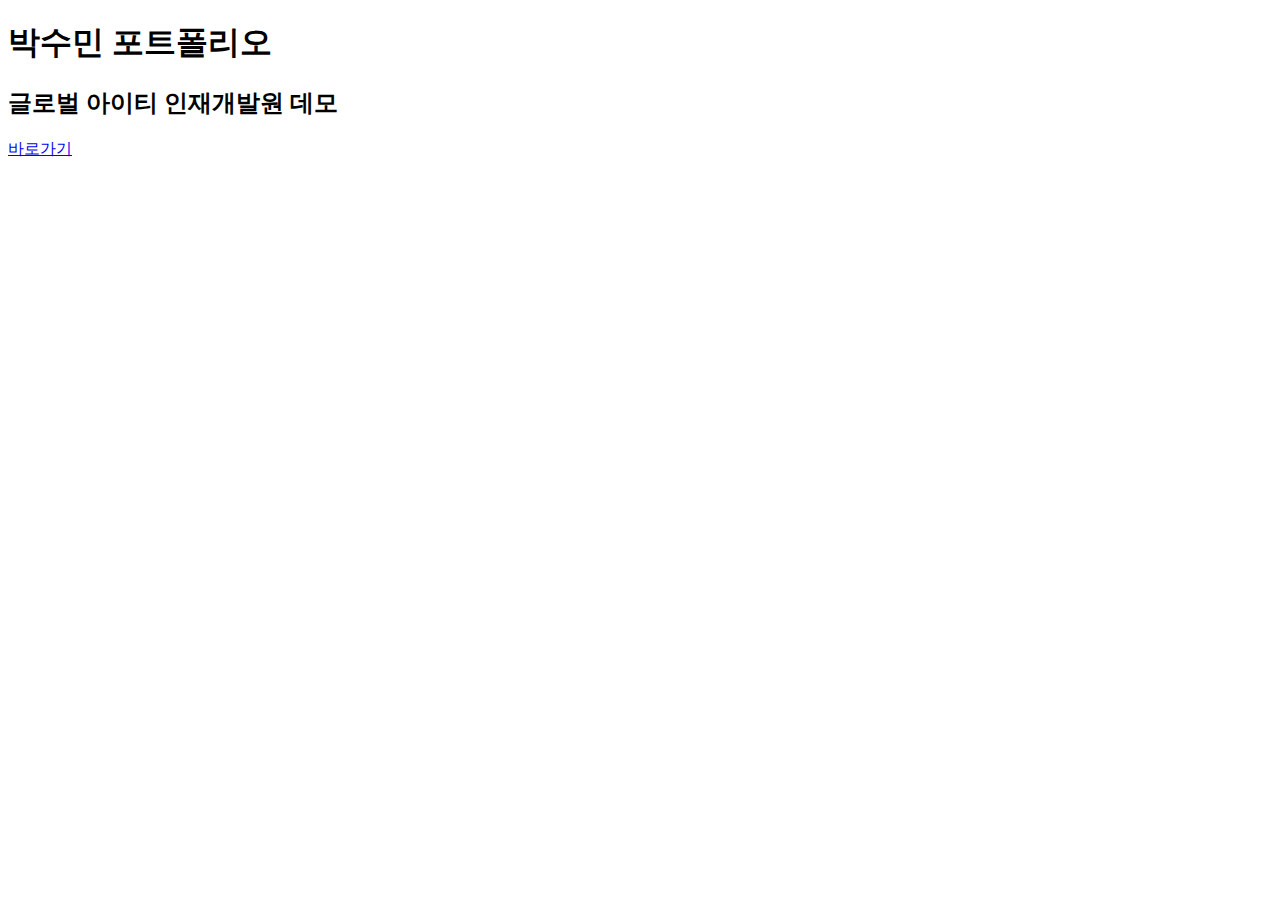
==== index.html @ a7e55e07 "Add files via upload" ====
<!DOCTYPE html>
<html lang="ko">
<head>
    <meta charset="UTF-8">
    <meta name="viewport" content="width=device-width, initial-scale=1.0">
    <title>Document</title>
</head>
<body>
    <h1>박수민 포트폴리오</h1>
    <h2>글로벌 아이티 인재개발원 데모</h2>
    <a href="https://pkms5.github.io/portfolio/company/" target="_blank">바로가기</a>
</body>
</html>
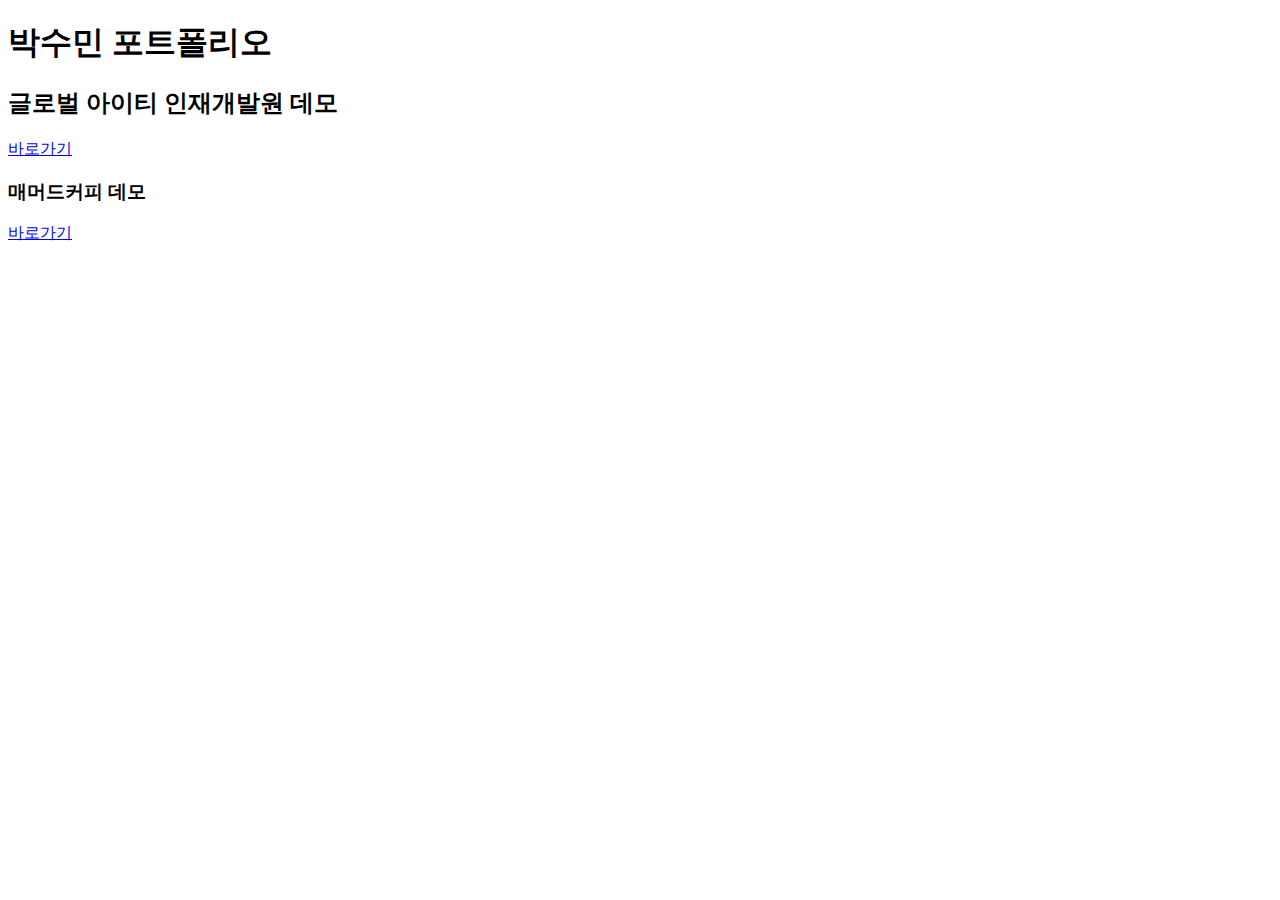
==== commit f578953a: "Add files via upload" ====
--- a/index.html
+++ b/index.html
@@ -9,5 +9,7 @@
     <h1>박수민 포트폴리오</h1>
     <h2>글로벌 아이티 인재개발원 데모</h2>
     <a href="https://pkms5.github.io/portfolio/company/" target="_blank">바로가기</a>
+    <h3>매머드커피 데모</h3>
+    <a href="https://pkms5.github.io/portfolio/mammoth/" target="_blank">바로가기</a>
 </body>
 </html>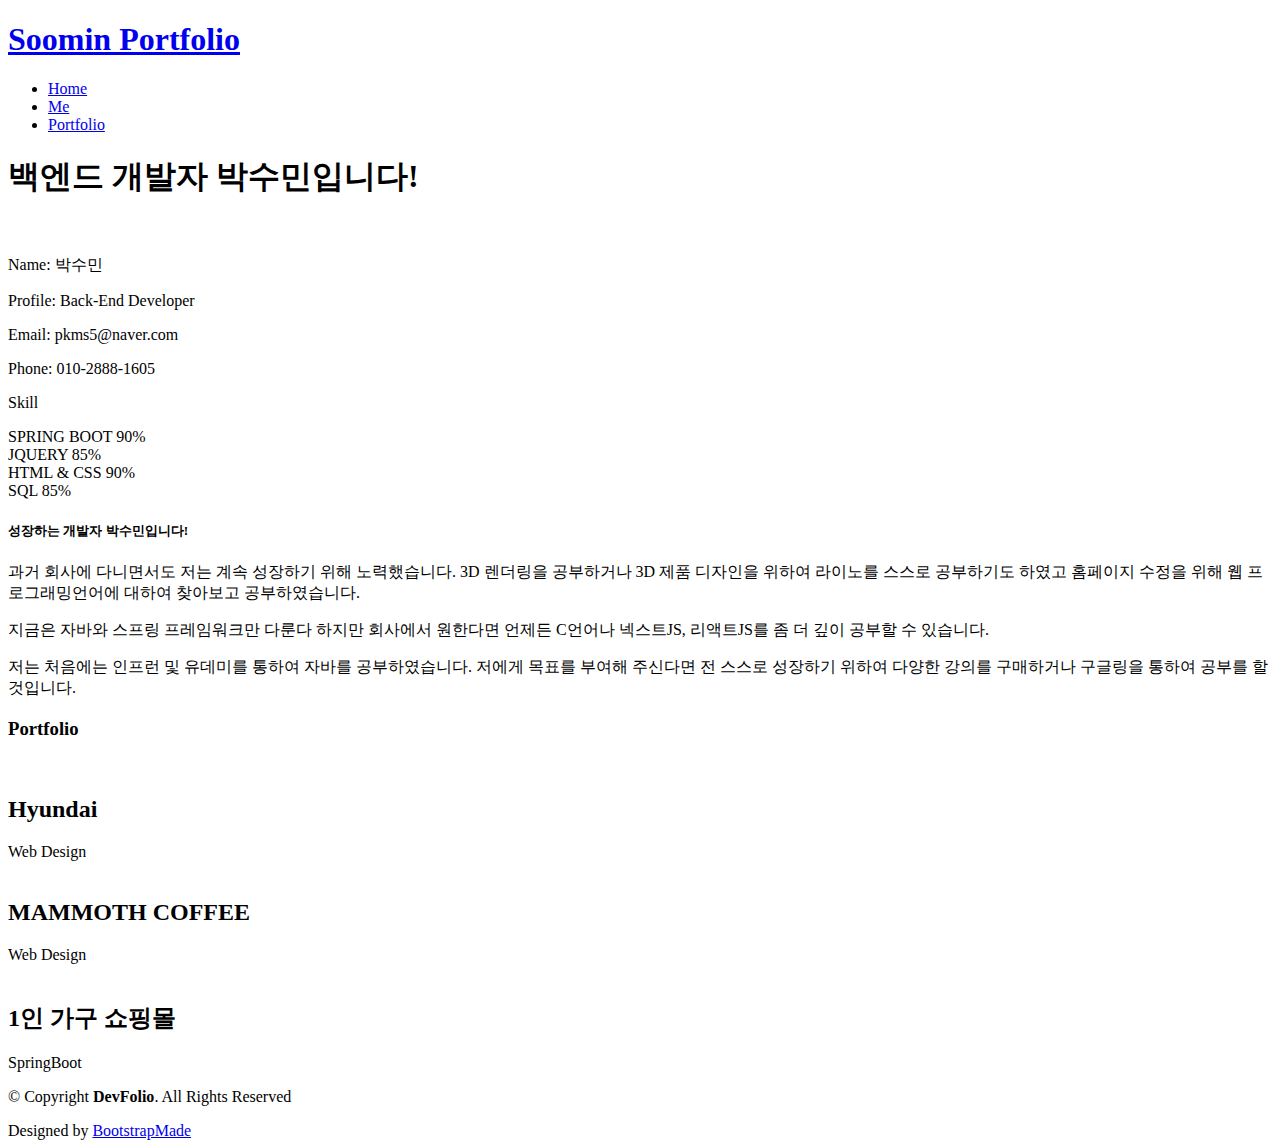
==== commit 4063898a: "Add files via upload" ====
--- a/index.html
+++ b/index.html
@@ -1,15 +1,300 @@
 <!DOCTYPE html>
-<html lang="ko">
+<html lang="en">
+
 <head>
-    <meta charset="UTF-8">
-    <meta name="viewport" content="width=device-width, initial-scale=1.0">
-    <title>Document</title>
+  <meta charset="utf-8">
+  <meta content="width=device-width, initial-scale=1.0" name="viewport">
+
+  <title>Park Soomin Portfolio</title>
+  <meta content="" name="description">
+  <meta content="" name="keywords">
+
+  <!-- Favicons -->
+  <link href="assets/img/favicon.png" rel="icon">
+  <link href="assets/img/apple-touch-icon.png" rel="apple-touch-icon">
+
+  <!-- Vendor CSS Files -->
+  <link href="assets/vendor/bootstrap/css/bootstrap.min.css" rel="stylesheet">
+  <link href="assets/vendor/bootstrap-icons/bootstrap-icons.css" rel="stylesheet">
+  <link href="assets/vendor/glightbox/css/glightbox.min.css" rel="stylesheet">
+  <link href="assets/vendor/swiper/swiper-bundle.min.css" rel="stylesheet">
+
+  <!-- Template Main CSS File -->
+  <link href="assets/css/style.css" rel="stylesheet">
+
+  <!-- =======================================================
+  * Template Name: DevFolio
+  * Template URL: https://bootstrapmade.com/devfolio-bootstrap-portfolio-html-template/
+  * Updated: Mar 17 2024 with Bootstrap v5.3.3
+  * Author: BootstrapMade.com
+  * License: https://bootstrapmade.com/license/
+  ======================================================== -->
 </head>
+
 <body>
-    <h1>박수민 포트폴리오</h1>
-    <h2>글로벌 아이티 인재개발원 데모</h2>
-    <a href="https://pkms5.github.io/portfolio/company/" target="_blank">바로가기</a>
-    <h3>매머드커피 데모</h3>
-    <a href="https://pkms5.github.io/portfolio/mammoth/" target="_blank">바로가기</a>
+
+  <!-- ======= Header ======= -->
+  <header id="header" class="fixed-top">
+    <div class="container d-flex align-items-center justify-content-between">
+
+      <h1 class="logo"><a href="index.html">Soomin Portfolio</a></h1>
+      <!-- Uncomment below if you prefer to use an image logo -->
+      <!-- <a href="index.html" class="logo"><img src="assets/img/logo.png" alt="" class="img-fluid"></a>-->
+
+      <nav id="navbar" class="navbar">
+        <ul>
+          <li><a class="nav-link scrollto active" href="#hero">Home</a></li>
+          <li><a class="nav-link scrollto" href="#about">Me</a></li>
+          <li><a class="nav-link scrollto " href="#work">Portfolio</a></li>
+          <!-- <li><a class="nav-link scrollto " href="#blog">Git Hub</a></li> -->
+        </ul>
+        <i class="bi bi-list mobile-nav-toggle"></i>
+      </nav><!-- .navbar -->
+
+    </div>
+  </header><!-- End Header -->
+
+  <!-- ======= Hero Section ======= -->
+  <div id="hero" class="hero route bg-image" style="background-image: url(assets/img/background_img.jpg)">
+    <div class="overlay-itro"></div>
+    <div class="hero-content display-table">
+      <div class="table-cell">
+        <div class="container">
+          <!--<p class="display-6 color-d">Hello, world!</p>-->
+          <h1 class="hero-title mb-4">백엔드 개발자 박수민입니다!</h1>
+          <p class="hero-subtitle"><span class="typed" data-typed-items="Back-End Developer SooMin Park"></span></p>
+          <!-- <p class="pt-3"><a class="btn btn-primary btn js-scroll px-4" href="#about" role="button">Learn More</a></p> -->
+        </div>
+      </div>
+    </div>
+  </div><!-- End Hero Section -->
+
+  <main id="main">
+
+    <!-- ======= About Section ======= -->
+    <section id="about" class="about-mf sect-pt4 route">
+      <div class="container">
+        <div class="row">
+          <div class="col-sm-12">
+            <div class="box-shadow-full">
+              <div class="row">
+                <div class="col-md-6">
+                  <div class="row">
+                    <div class="col-sm-6 col-md-5">
+                      <div class="about-img">
+                        <img src="assets/img/soomin.jpg" class="img-fluid rounded b-shadow-a" alt="">
+                      </div>
+                    </div>
+                    <div class="col-sm-6 col-md-7">
+                      <div class="about-info">
+                        <p><span class="title-s">Name: </span> <span>박수민</span></p>
+                        <p><span class="title-s">Profile: </span> <span>Back-End Developer</span></p>
+                        <p><span class="title-s">Email: </span> <span>pkms5@naver.com</span></p>
+                        <p><span class="title-s">Phone: </span> <span>010-2888-1605</span></p>
+                      </div>
+                    </div>
+                  </div>
+                  <div class="skill-mf">
+                    <p class="title-s">Skill</p>
+                    <span>SPRING BOOT</span> <span class="pull-right">90%</span>
+                    <div class="progress">
+                      <div class="progress-bar" role="progressbar" style="width: 90%" aria-valuenow="75" aria-valuemin="0" aria-valuemax="100"></div>
+                    </div>
+                    <span>JQUERY</span> <span class="pull-right">85%</span>
+                    <div class="progress">
+                      <div class="progress-bar" role="progressbar" style="width: 85%;" aria-valuenow="85" aria-valuemin="0" aria-valuemax="100"></div>
+                    </div>
+                    <span>HTML & CSS</span> <span class="pull-right">90%</span>
+                    <div class="progress">
+                      <div class="progress-bar" role="progressbar" style="width: 90%" aria-valuenow="50" aria-valuemin="0" aria-valuemax="100"></div>
+                    </div>
+                    <span>SQL</span> <span class="pull-right">85%</span>
+                    <div class="progress">
+                      <div class="progress-bar" role="progressbar" style="width: 85%" aria-valuenow="90" aria-valuemin="0" aria-valuemax="100"></div>
+                    </div>
+                  </div>
+                </div>
+                <div class="col-md-6">
+                  <div class="about-me pt-4 pt-md-0">
+                    <div class="title-box-2">
+                      <h5 class="title-left">
+                        성장하는 개발자 박수민입니다!
+                      </h5>
+                    </div>
+                    <p class="lead">
+                      과거 회사에 다니면서도 저는 계속 성장하기 위해 노력했습니다. 3D 렌더링을 공부하거나 3D 제품 디자인을 위하여 라이노를 스스로 공부하기도 하였고 홈페이지 수정을 위해 웹 프로그래밍언어에 대하여 찾아보고 공부하였습니다.
+                    </p>
+                    <p class="lead">
+                      지금은 자바와 스프링 프레임워크만 다룬다 하지만 회사에서 원한다면 언제든 C언어나 넥스트JS, 리액트JS를 좀 더 깊이 공부할 수 있습니다.
+                    </p>
+                    <p class="lead">
+                      저는 처음에는 인프런 및 유데미를 통하여 자바를 공부하였습니다. 저에게 목표를 부여해 주신다면 전 스스로 성장하기 위하여 다양한 강의를 구매하거나 구글링을 통하여 공부를 할 것입니다.
+                    </p>
+                  </div>
+                </div>
+              </div>
+            </div>
+          </div>
+        </div>
+      </div>
+    </section><!-- End About Section -->
+
+
+   
+
+    <!-- ======= Portfolio Section ======= -->
+    <section id="work" class="portfolio-mf sect-pt4 route">
+      <div class="container">
+        <div class="row">
+          <div class="col-sm-12">
+            <div class="title-box text-center">
+              <h3 class="title-a">
+                Portfolio
+              </h3>
+              <div class="line-mf"></div>
+            </div>
+          </div>
+        </div>
+        <div class="row">
+          <div class="col-md-4">
+            <div class="work-box">
+              <a href="assets/img/hyundai.jpg" data-gallery="portfolioGallery" class="portfolio-lightbox">
+                <div class="work-img">
+                  <img src="assets/img/hyundai.jpg" alt="" class="img-fluid">
+                </div>
+              </a>
+              <div class="work-content">
+                <div class="row">
+                  <div class="col-sm-8">
+                    <h2 class="w-title">Hyundai</h2>
+                    <div class="w-more">
+                      <span class="w-ctegory">Web Design</span>
+                    </div>
+                  </div>
+                  <div class="col-sm-4">
+                    <div class="w-like">
+                      <a href="https://pkms5.github.io/portfolio/hyundai/"> <span class="bi bi-plus-circle"></span></a>
+                    </div>
+                  </div>
+                </div>
+              </div>
+            </div>
+          </div>
+          <div class="col-md-4">
+            <div class="work-box">
+              <a href="assets/img/MAMMOTH.jpg" data-gallery="portfolioGallery" class="portfolio-lightbox">
+                <div class="work-img">
+                  <img src="assets/img/MAMMOTH.jpg" alt="" class="img-fluid">
+                </div>
+              </a>
+              <div class="work-content">
+                <div class="row">
+                  <div class="col-sm-8">
+                    <h2 class="w-title">MAMMOTH COFFEE</h2>
+                    <div class="w-more">
+                      <span class="w-ctegory">Web Design</span>
+                    </div>
+                  </div>
+                  <div class="col-sm-4">
+                    <div class="w-like">
+                      <a href="https://pkms5.github.io/portfolio/MAMMOTH_COFFEE/"> <span class="bi bi-plus-circle"></span></a>
+                    </div>
+                  </div>
+                </div>
+              </div>
+            </div>
+          </div>
+          <div class="col-md-4">
+            <div class="work-box">
+              <a href="assets/img/banggoodbangend.jpg" data-gallery="portfolioGallery" class="portfolio-lightbox">
+                <div class="work-img">
+                  <img src="assets/img/banggoodbangend.jpg" alt="" class="img-fluid">
+                </div>
+              </a>
+              <div class="work-content">
+                <div class="row">
+                  <div class="col-sm-8">
+                    <h2 class="w-title">1인 가구 쇼핑몰</h2>
+                    <div class="w-more">
+                      <span class="w-ctegory">SpringBoot</span>
+                    </div>
+                  </div>
+                  <div class="col-sm-4">
+                    <div class="w-like">
+                      <a href="portfolio-details.html"> <span class="bi bi-plus-circle"></span></a>
+                    </div>
+                  </div>
+                </div>
+              </div>
+            </div>
+          </div>
+        </div>
+      </div>
+    </section><!-- End Portfolio Section -->
+
+    
+    <!-- ======= Blog Section ======= -->
+    <!-- <section id="blog" class="blog-mf sect-pt4 route">
+      <div class="container">
+        <div class="row">
+          <div class="col-sm-12">
+            <div class="title-box text-center">
+              <h3 class="title-a">
+                Git Hub
+              </h3>
+              <div class="line-mf"></div>
+            </div>
+          </div>
+        </div>
+        <div class="row">
+          <div class="col-md-12">
+            <div style="height: 300px; background-color: #333; margin-bottom: 100px;">
+                <a style="width: 100%; height: 100%;"><img src="assets/img/" /></a>
+            </div>
+          </div>
+        </div>
+      </div>
+    </section> -->
+    <!-- End Blog Section -->
+
+  </main><!-- End #main -->
+
+  <!-- ======= Footer ======= -->
+  <footer>
+    <div class="container">
+      <div class="row">
+        <div class="col-sm-12">
+          <div class="copyright-box">
+            <p class="copyright">&copy; Copyright <strong>DevFolio</strong>. All Rights Reserved</p>
+            <div class="credits">
+              <!--
+              All the links in the footer should remain intact.
+              You can delete the links only if you purchased the pro version.
+              Licensing information: https://bootstrapmade.com/license/
+              Purchase the pro version with working PHP/AJAX contact form: https://bootstrapmade.com/buy/?theme=DevFolio
+            -->
+              Designed by <a href="https://bootstrapmade.com/">BootstrapMade</a>
+            </div>
+          </div>
+        </div>
+      </div>
+    </div>
+  </footer><!-- End  Footer -->
+
+  <div id="preloader"></div>
+  <a href="#" class="back-to-top d-flex align-items-center justify-content-center"><i class="bi bi-arrow-up-short"></i></a>
+
+  <!-- Vendor JS Files -->
+  <script src="assets/vendor/purecounter/purecounter_vanilla.js"></script>
+  <script src="assets/vendor/bootstrap/js/bootstrap.bundle.min.js"></script>
+  <script src="assets/vendor/glightbox/js/glightbox.min.js"></script>
+  <script src="assets/vendor/swiper/swiper-bundle.min.js"></script>
+  <script src="assets/vendor/typed.js/typed.umd.js"></script>
+  <script src="assets/vendor/php-email-form/validate.js"></script>
+
+  <!-- Template Main JS File -->
+  <script src="assets/js/main.js"></script>
+
 </body>
+
 </html>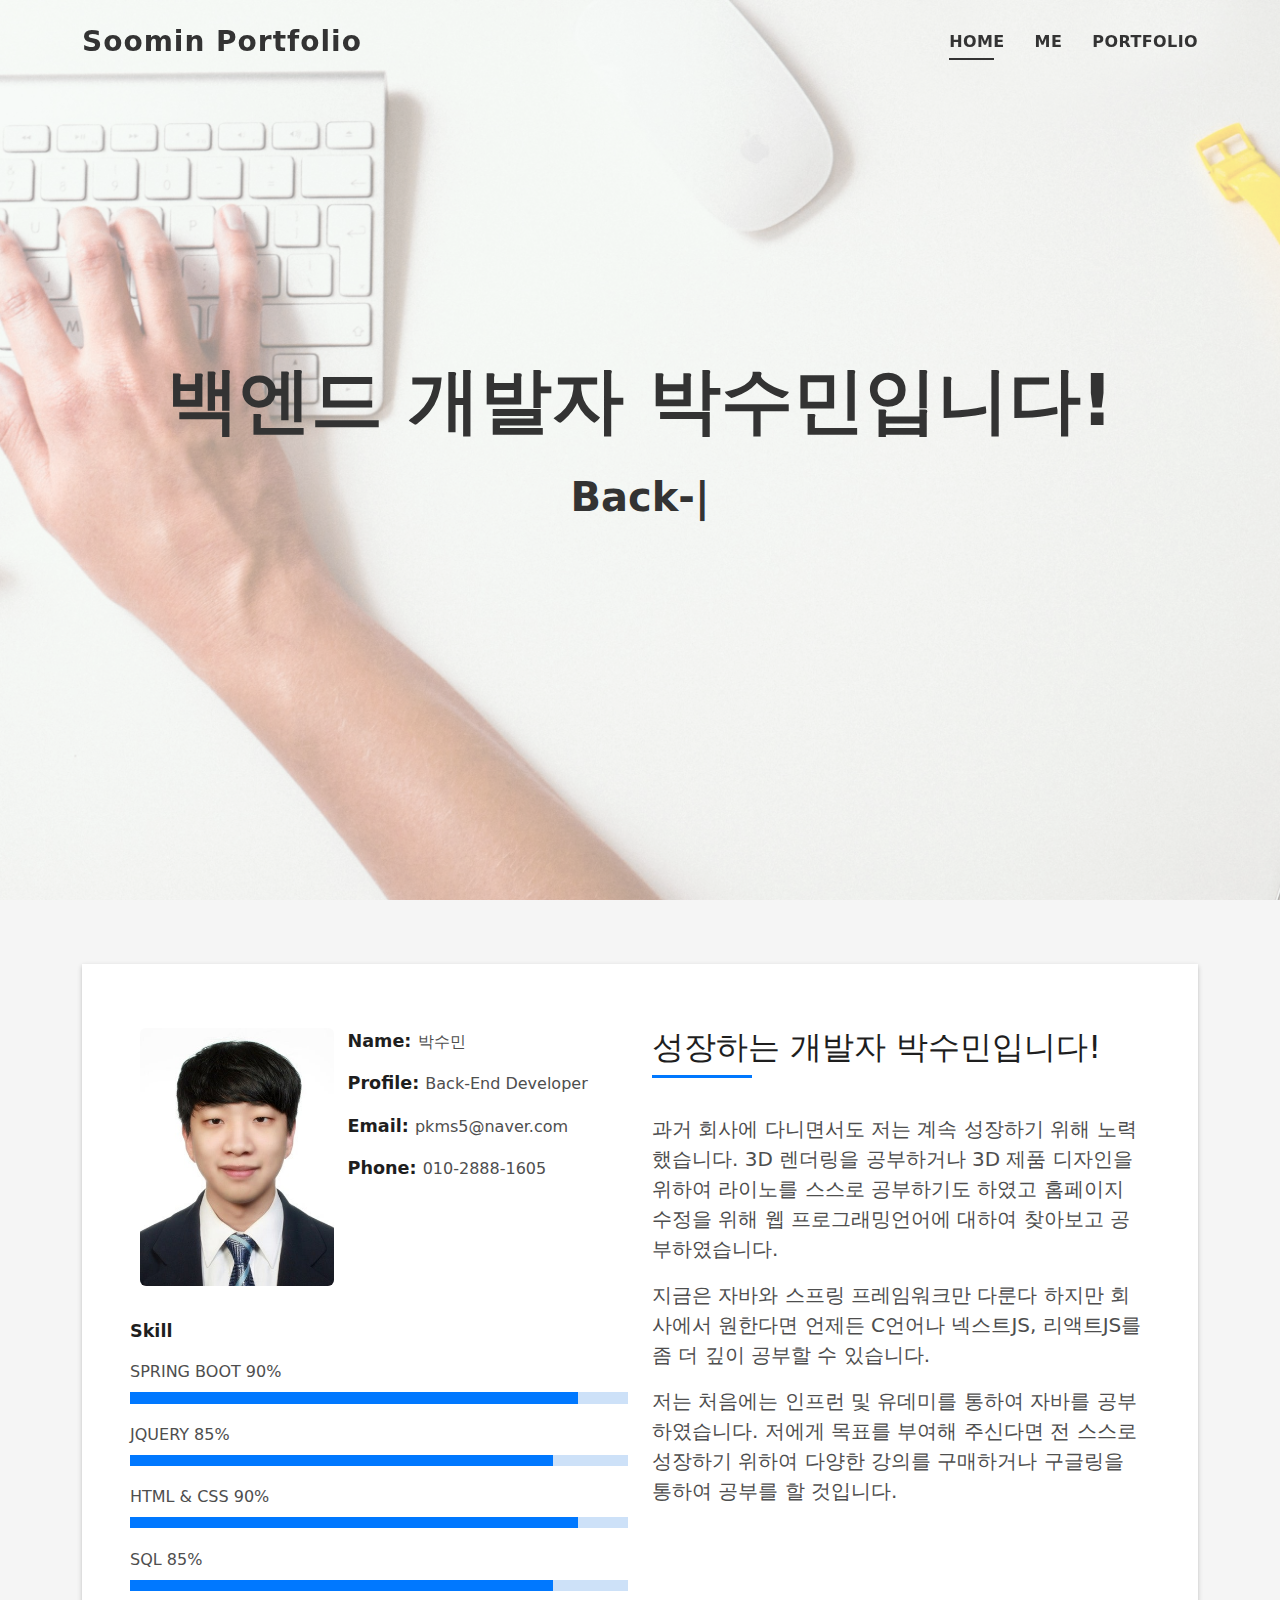
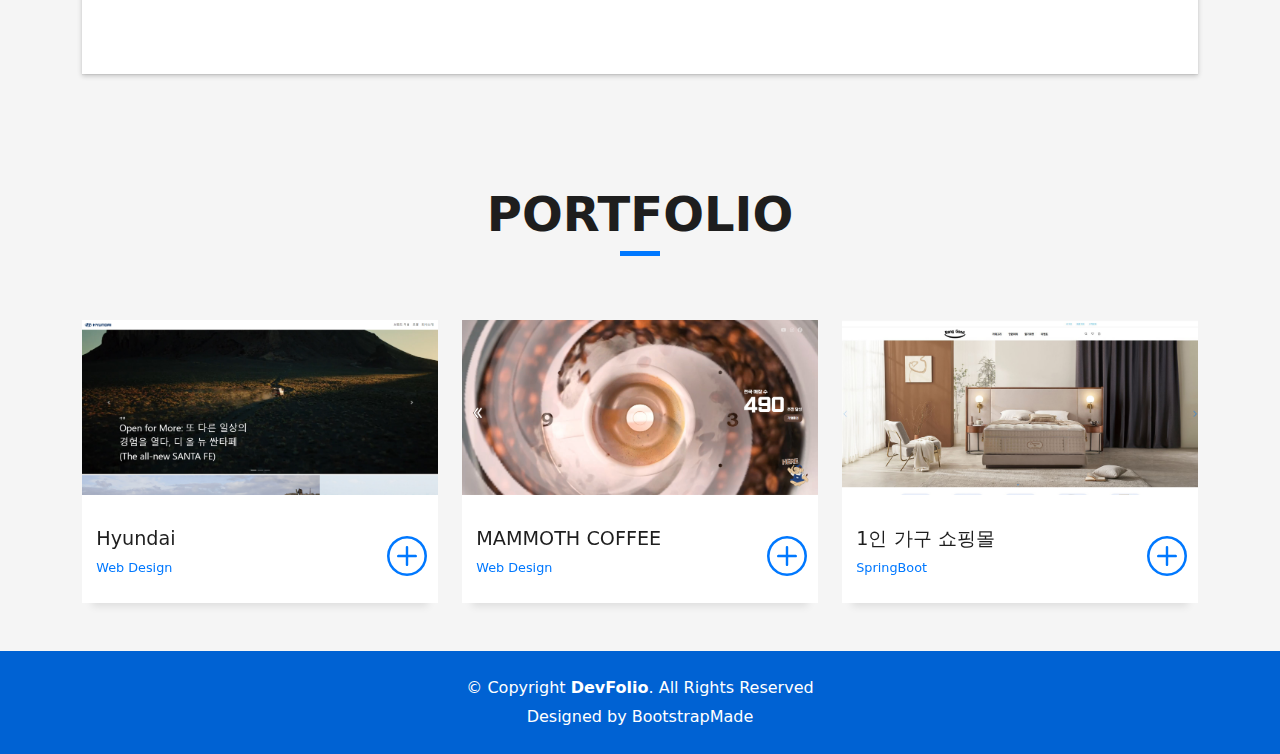
==== commit dfd2ddbb: "Add files via upload" ====
--- a/index.html
+++ b/index.html
@@ -10,17 +10,17 @@
   <meta content="" name="keywords">
 
   <!-- Favicons -->
-  <link href="assets/img/favicon.png" rel="icon">
-  <link href="assets/img/apple-touch-icon.png" rel="apple-touch-icon">
+  <link href="img/favicon.png" rel="icon">
+  <link href="img/apple-touch-icon.png" rel="apple-touch-icon">
 
   <!-- Vendor CSS Files -->
-  <link href="assets/vendor/bootstrap/css/bootstrap.min.css" rel="stylesheet">
-  <link href="assets/vendor/bootstrap-icons/bootstrap-icons.css" rel="stylesheet">
-  <link href="assets/vendor/glightbox/css/glightbox.min.css" rel="stylesheet">
-  <link href="assets/vendor/swiper/swiper-bundle.min.css" rel="stylesheet">
+  <link href="vendor/bootstrap/css/bootstrap.min.css" rel="stylesheet">
+  <link href="vendor/bootstrap-icons/bootstrap-icons.css" rel="stylesheet">
+  <link href="vendor/glightbox/css/glightbox.min.css" rel="stylesheet">
+  <link href="vendor/swiper/swiper-bundle.min.css" rel="stylesheet">
 
   <!-- Template Main CSS File -->
-  <link href="assets/css/style.css" rel="stylesheet">
+  <link href="css/style.css" rel="stylesheet">
 
   <!-- =======================================================
   * Template Name: DevFolio
@@ -39,7 +39,7 @@
 
       <h1 class="logo"><a href="index.html">Soomin Portfolio</a></h1>
       <!-- Uncomment below if you prefer to use an image logo -->
-      <!-- <a href="index.html" class="logo"><img src="assets/img/logo.png" alt="" class="img-fluid"></a>-->
+      <!-- <a href="index.html" class="logo"><img src="img/logo.png" alt="" class="img-fluid"></a>-->
 
       <nav id="navbar" class="navbar">
         <ul>
@@ -55,7 +55,7 @@
   </header><!-- End Header -->
 
   <!-- ======= Hero Section ======= -->
-  <div id="hero" class="hero route bg-image" style="background-image: url(assets/img/background_img.jpg)">
+  <div id="hero" class="hero route bg-image" style="background-image: url(img/background_img.jpg)">
     <div class="overlay-itro"></div>
     <div class="hero-content display-table">
       <div class="table-cell">
@@ -82,7 +82,7 @@
                   <div class="row">
                     <div class="col-sm-6 col-md-5">
                       <div class="about-img">
-                        <img src="assets/img/soomin.jpg" class="img-fluid rounded b-shadow-a" alt="">
+                        <img src="img/soomin.jpg" class="img-fluid rounded b-shadow-a" alt="">
                       </div>
                     </div>
                     <div class="col-sm-6 col-md-7">
@@ -158,9 +158,9 @@
         <div class="row">
           <div class="col-md-4">
             <div class="work-box">
-              <a href="assets/img/hyundai.jpg" data-gallery="portfolioGallery" class="portfolio-lightbox">
+              <a href="img/hyundai.jpg" data-gallery="portfolioGallery" class="portfolio-lightbox">
                 <div class="work-img">
-                  <img src="assets/img/hyundai.jpg" alt="" class="img-fluid">
+                  <img src="img/hyundai.jpg" alt="" class="img-fluid">
                 </div>
               </a>
               <div class="work-content">
@@ -182,9 +182,9 @@
           </div>
           <div class="col-md-4">
             <div class="work-box">
-              <a href="assets/img/MAMMOTH.jpg" data-gallery="portfolioGallery" class="portfolio-lightbox">
+              <a href="img/MAMMOTH.jpg" data-gallery="portfolioGallery" class="portfolio-lightbox">
                 <div class="work-img">
-                  <img src="assets/img/MAMMOTH.jpg" alt="" class="img-fluid">
+                  <img src="img/MAMMOTH.jpg" alt="" class="img-fluid">
                 </div>
               </a>
               <div class="work-content">
@@ -206,9 +206,9 @@
           </div>
           <div class="col-md-4">
             <div class="work-box">
-              <a href="assets/img/banggoodbangend.jpg" data-gallery="portfolioGallery" class="portfolio-lightbox">
+              <a href="img/banggoodbangend.jpg" data-gallery="portfolioGallery" class="portfolio-lightbox">
                 <div class="work-img">
-                  <img src="assets/img/banggoodbangend.jpg" alt="" class="img-fluid">
+                  <img src="img/banggoodbangend.jpg" alt="" class="img-fluid">
                 </div>
               </a>
               <div class="work-content">
@@ -249,7 +249,7 @@
         <div class="row">
           <div class="col-md-12">
             <div style="height: 300px; background-color: #333; margin-bottom: 100px;">
-                <a style="width: 100%; height: 100%;"><img src="assets/img/" /></a>
+                <a style="width: 100%; height: 100%;"><img src="img/" /></a>
             </div>
           </div>
         </div>
@@ -285,15 +285,15 @@
   <a href="#" class="back-to-top d-flex align-items-center justify-content-center"><i class="bi bi-arrow-up-short"></i></a>
 
   <!-- Vendor JS Files -->
-  <script src="assets/vendor/purecounter/purecounter_vanilla.js"></script>
-  <script src="assets/vendor/bootstrap/js/bootstrap.bundle.min.js"></script>
-  <script src="assets/vendor/glightbox/js/glightbox.min.js"></script>
-  <script src="assets/vendor/swiper/swiper-bundle.min.js"></script>
-  <script src="assets/vendor/typed.js/typed.umd.js"></script>
-  <script src="assets/vendor/php-email-form/validate.js"></script>
+  <script src="vendor/purecounter/purecounter_vanilla.js"></script>
+  <script src="vendor/bootstrap/js/bootstrap.bundle.min.js"></script>
+  <script src="vendor/glightbox/js/glightbox.min.js"></script>
+  <script src="vendor/swiper/swiper-bundle.min.js"></script>
+  <script src="vendor/typed.js/typed.umd.js"></script>
+  <script src="vendor/php-email-form/validate.js"></script>
 
   <!-- Template Main JS File -->
-  <script src="assets/js/main.js"></script>
+  <script src="js/main.js"></script>
 
 </body>
 
